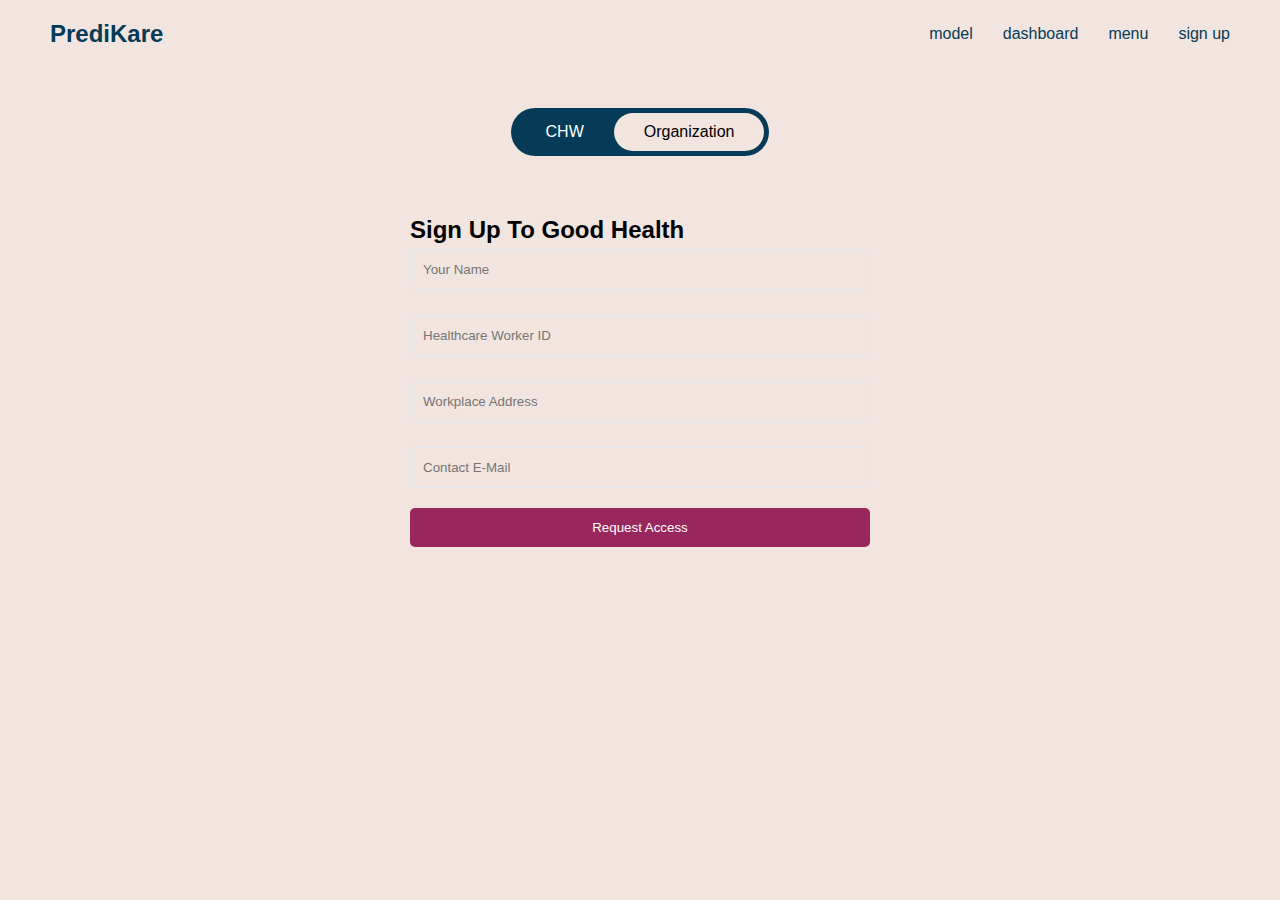
==== sign_up.html @ 00a1adda "Sign Up Page" ====
<!DOCTYPE html>
<html lang="en">
<head>
    <meta charset="UTF-8">
    <meta name="viewport" content="width=device-width, initial-scale=1.0">
    <title>PrediKare - Sign Up</title>
    <style>
        * {
            margin: 0;
            padding: 0;
            box-sizing: border-box;
            font-family: Arial, sans-serif;
            background-color: rgba(242, 229, 223, 1);
        }

        nav {
            display: flex;
            justify-content: space-between;
            align-items: center;
            padding: 20px 50px;
            background-color: transparent;
        }

        .logo {
            font-size: 24px;
            color: rgba(5, 59, 87, 1);
            font-weight: bold;
        }

        .nav-right {
            display: flex;
            gap: 30px;
            align-items: center;
        }

        .nav-link {
            color: rgba(5, 59, 87, 1);
            cursor: pointer;
            transition: color 0.3s;
        }

        .nav-link:hover {
            color: #2C5282;
        }

        .menu-container {
            position: relative;
        }

        .menu-toolbar {
            display: none;
            position: absolute;
            top: 100%;
            right: 0;
            background-color: rgba(5, 59, 87, 1);
            padding: 15px;
            border-radius: 5px;
            box-shadow: 0 2px 5px rgba(0,0,0,0.1);
            flex-direction: column;
            gap: 10px;
            min-width: 150px;
        }

        .menu-container:hover .menu-toolbar {
            display: flex;
        }

        .toggle-container {
            display: flex;
            justify-content: center;
            margin: 40px 0;
        }

        .toggle-switch {
            display: flex;
            background-color: rgba(5, 59, 87, 1);
            padding: 5px;
            border-radius: 30px;
        }

        .toggle-option {
            padding: 10px 30px;
            border-radius: 30px;
            cursor: pointer;
            transition: all 0.3s;
        }

        .toggle-option.active {
            background-color: rgba(5, 59, 87, 1);
            color: white;
        }

        .form-container {
            max-width: 500px;
            margin: 0 auto;
            padding: 20px;
        }

        .form-group {
            margin-bottom: 20px;
        }

        input {
            width: 100%;
            padding: 12px;
            border: 1px solid #E2E8F0;
            border-radius: 5px;
            margin-top: 5px;
        }

        .request-btn {
            background-color: rgba(151, 39, 92, 1);
            color: white;
            padding: 12px 30px;
            border: none;
            border-radius: 5px;
            cursor: pointer;
            transition: background-color 0.3s;
            width: 100%;
        }

        .request-btn:hover {
            background-color: rgba(131, 53, 99, 1);
        }

        .hidden {
            display: none;
        }
    </style>
</head>
<body>
    <nav>
        <div class="logo">PrediKare</div>
        <div class="nav-right">
            <span class="nav-link">model</span>
            <span class="nav-link">dashboard</span>
            <div class="menu-container">
                <span class="nav-link">menu</span>
                <div class="menu-toolbar">
                    <span class="nav-link">Home</span>
                    <span class="nav-link">Guide</span>
                    <span class="nav-link">Dashboard</span>
                    <span class="nav-link">Contact Us</span>
                </div>
            </div>
            <span class="nav-link">sign up</span>
        </div>
    </nav>

    <div class="toggle-container">
        <div class="toggle-switch">
            <div class="toggle-option active" onclick="switchForm('chw')">CHW</div>
            <div class="toggle-option" onclick="switchForm('org')">Organization</div>
        </div>
    </div>

    <div class="form-container">
        <!-- CHW Form -->
        <form id="chwForm">
            <h2>Sign Up To Good Health</h2>
            <div class="form-group">
                <input type="text" placeholder="Your Name">
            </div>
            <div class="form-group">
                <input type="text" placeholder="Healthcare Worker ID">
            </div>
            <div class="form-group">
                <input type="text" placeholder="Workplace Address">
            </div>
            <div class="form-group">
                <input type="email" placeholder="Contact E-Mail">
            </div>
            <button type="submit" class="request-btn">Request Access</button>
        </form>

        <!-- Organization Form -->
        <form id="orgForm" class="hidden">
            <h2>Sign Up To Good Health</h2>
            <div class="form-group">
                <input type="text" placeholder="Name of Your Organization">
            </div>
            <div class="form-group">
                <input type="text" placeholder="Organization Type">
            </div>
            <div class="form-group">
                <input type="text" placeholder="Organization Address">
            </div>
            <div class="form-group">
                <input type="email" placeholder="Contact E-Mail">
            </div>
            <button type="submit" class="request-btn">Request Access</button>
        </form>
    </div>

    <script>
        function switchForm(formType) {
            const chwForm = document.getElementById('chwForm');
            const orgForm = document.getElementById('orgForm');
            const toggleOptions = document.querySelectorAll('.toggle-option');

            toggleOptions.forEach(option => option.classList.remove('active'));
            
            if(formType === 'chw') {
                chwForm.classList.remove('hidden');
                orgForm.classList.add('hidden');
                toggleOptions[0].classList.add('active');
            } else {
                orgForm.classList.remove('hidden');
                chwForm.classList.add('hidden');
                toggleOptions[1].classList.add('active');
            }
        }
    </script>
</body>
</html>
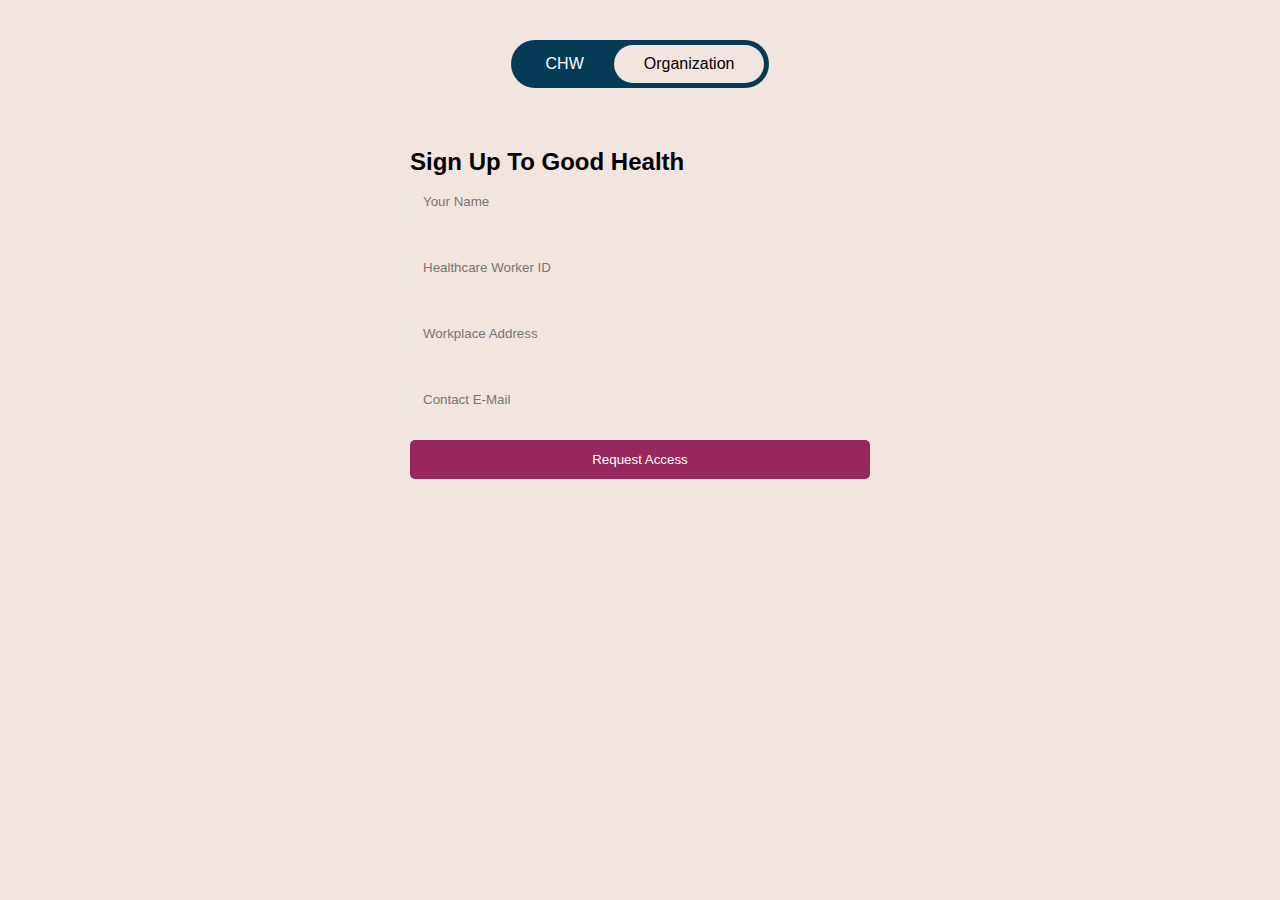
==== commit be70f901: "Home Page" ====
--- a/sign_up.html
+++ b/sign_up.html
@@ -12,13 +12,18 @@
             font-family: Arial, sans-serif;
             background-color: rgba(242, 229, 223, 1);
         }
-
         nav {
             display: flex;
             justify-content: space-between;
             align-items: center;
             padding: 20px 50px;
             background-color: transparent;
+        }
+
+        .nav-left {
+            display: flex;
+            align-items: center;
+            gap: 30px;
         }
 
         .logo {
@@ -129,23 +134,7 @@
     </style>
 </head>
 <body>
-    <nav>
-        <div class="logo">PrediKare</div>
-        <div class="nav-right">
-            <span class="nav-link">model</span>
-            <span class="nav-link">dashboard</span>
-            <div class="menu-container">
-                <span class="nav-link">menu</span>
-                <div class="menu-toolbar">
-                    <span class="nav-link">Home</span>
-                    <span class="nav-link">Guide</span>
-                    <span class="nav-link">Dashboard</span>
-                    <span class="nav-link">Contact Us</span>
-                </div>
-            </div>
-            <span class="nav-link">sign up</span>
-        </div>
-    </nav>
+    
 
     <div class="toggle-container">
         <div class="toggle-switch">
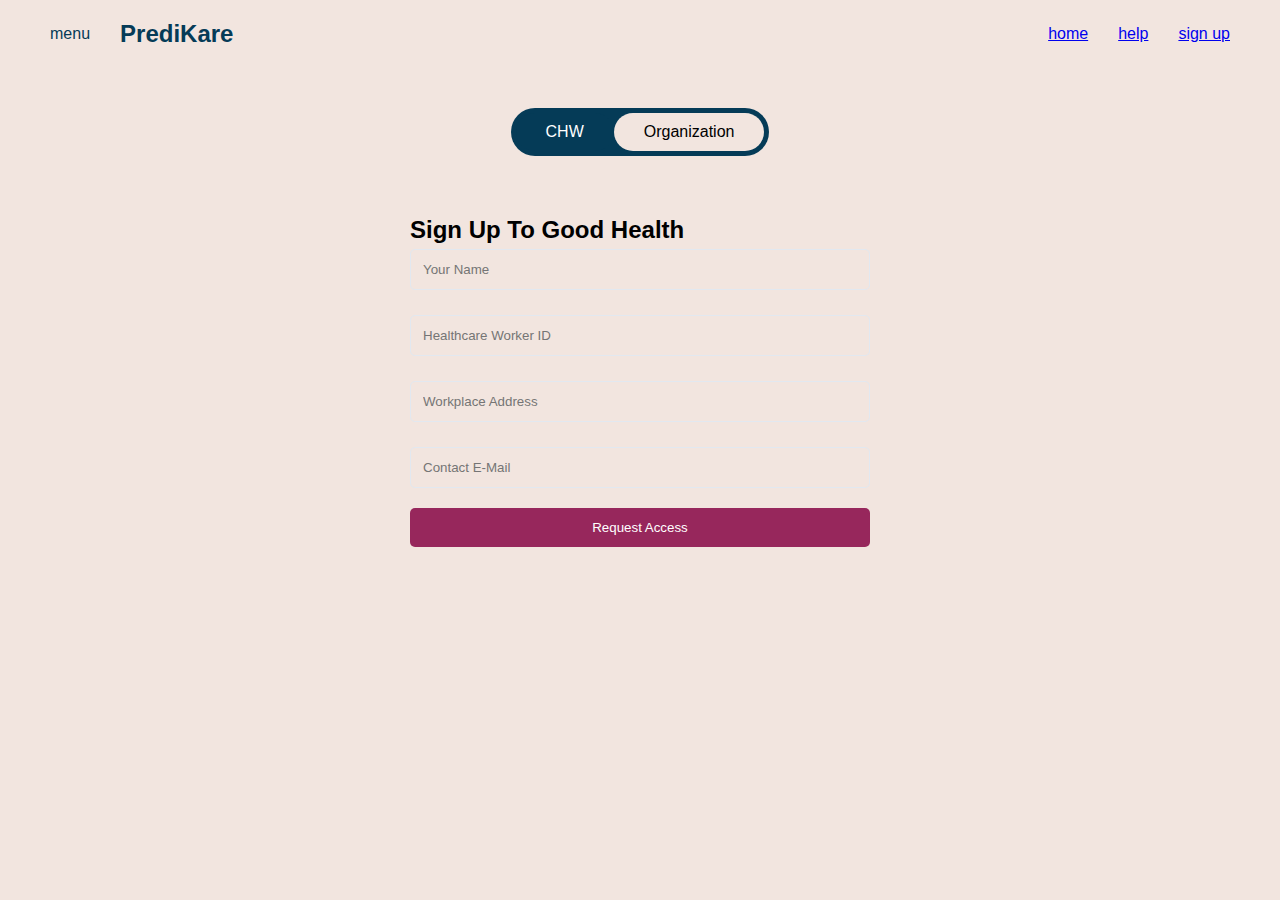
==== commit 2f3fd04a: "Updating" ====
--- a/sign_up.html
+++ b/sign_up.html
@@ -134,7 +134,20 @@
     </style>
 </head>
 <body>
-    
+    <nav>
+        <div class="nav-left">
+            <div class="menu-container">
+                <span class="nav-link">menu</span>
+                <!-- Menu toolbar would go here -->
+            </div>
+            <div class="logo">PrediKare</div>
+        </div>
+        <div class="nav-right">
+            <a href="login.html">home</a>
+            <a href="landing.html">help</a>
+            <a href="sign_up.html">sign up</a>
+        </div>
+    </nav>
 
     <div class="toggle-container">
         <div class="toggle-switch">
